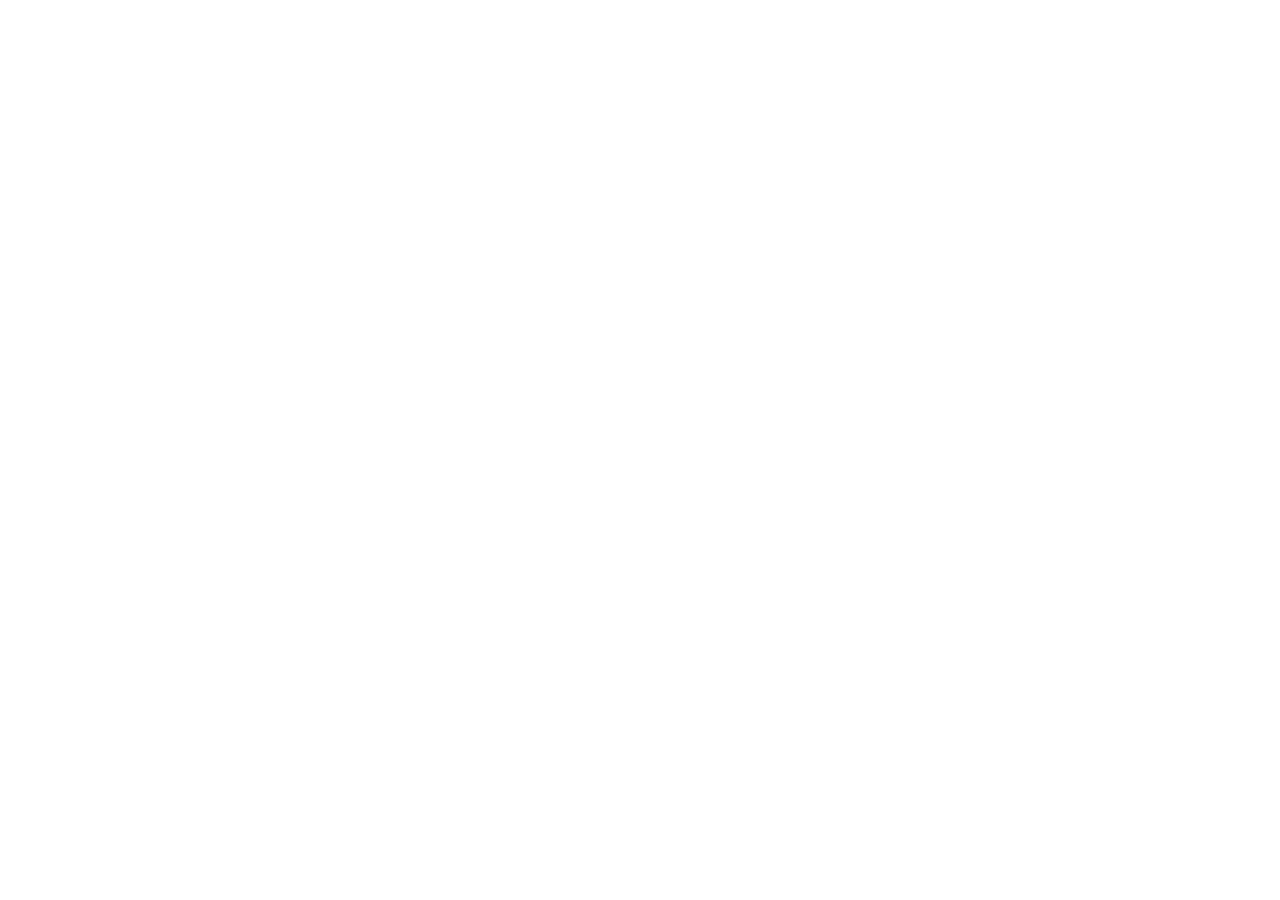
==== index.html @ 924bf688 "Initial" ====
<!doctype html>
<html class="no-js" lang="fr"github>
    <head>
        <meta charset="utf-8" />
        <meta name="viewport" content="width=device-width, initial-scale=1.0, maximum-scale=1.0" />
        <meta name="mobile-web-app-capable" content="yes" />
        <meta name="apple-mobile-web-app-capable" content="yes">
        <link href='idmenu.png' rel='apple-touch-icon' type='image/png'>
        <title>Nos produits</title>
        <link rel="stylesheet" href="css/jquery.mobile-1.4.5.css"/>
        <link rel="stylesheet" href="css/style.css"/>
        <link href='https://fonts.googleapis.com/css?family=Gentium+Book+Basic' rel='stylesheet' type='text/css'>
        
    </head>

    <body>            

        <!-- Page accueil -->
        <div data-role="page" id="home" tabindex="0" class="ui-page" data-next="#listevins" data-transition="slide" data-url="home">

            <div role="main" id="contentHome" class="ui-content">
                <div>
                    <div id="loaderImage" style="display: none;position: absolute; top: 520px; left: calc(50% - 32px); background-image: url(images/sprites.gif); width: 64px; height: 64px; background-position: 500px 0px; margin: 0 auto"></div>
                    <div id="vins" class="offres">
                        VINS
                    </div>
                    <div id="offres" class="offres">
                        OFFRES<br />SPECIALES
                    </div>
                </div>
            </div>
        </div>


        <!-- Page liste des vins -->    
        <div date-role="page" id="listevins" data-url='listevins' class="ui-page" data-prev="#home" data-transition="slide">

            <div>
                <a href="#home" data-transition="slide" data-direction="reverse"><img src="images/home.png" class="homeButton"></a>
                <div id="barreRecherche" class="search-bar">
                    <input type="search" name="password" id="search" value="" placeholder="Rechercher...">
                </div>
                <h1 id="bandeauTitre">La cave</h1>
            </div>

            <div role="main">
                <form class="ui-grid-b">

                    <!-- Choix de la région -->
                    <div class="ui-block-a" >
                        <a href="#popup-checkbox-region" data-rel="popup" data-transition="pop">
                            <img class="imgCheckbox" src="images/vignoble.jpg" alt="région"/>
                        </a>
                        <div data-role="popup" id="popup-checkbox-region" class="paddingCheckbox">
                            <!-- Bouton fermer popup -->
                            <a href="#" data-rel="back" class="ui-btn ui-corner-all ui-shadow ui-btn-a ui-icon-delete ui-btn-icon-notext ui-btn-right"></a>
                            <!-- Popup checkbox régions -->
                        </div>
                    </div>

                    <!-- Choix de la couleur -->
                    <div class="ui-block-b" >
                        <a href="#popup-checkbox-couleur" data-rel="popup" data-transition="pop">
                            <img class="imgCheckbox" src="images/verres-vins.jpg" alt="verres de vins"/>
                        </a>
                        <div data-role="popup" id="popup-checkbox-couleur" class="paddingCheckbox">
                            <!-- Bouton fermer popup -->
                            <a href="#" data-rel="back" class="ui-btn ui-corner-all ui-shadow ui-btn-a ui-icon-delete ui-btn-icon-notext ui-btn-right"></a>
                            <!-- Popup checkbox couleurs -->
                        </div>
                    </div>

                    <!-- Choix du domaine -->
                    <div class="ui-block-c" >
                        <a href="#popup-checkbox-domaine" data-rel="popup" data-transition="pop">
                            <img class="imgCheckbox" src="images/cepage.jpg" alt="domaines"/>
                        </a>
                        <div data-role="popup" id="popup-checkbox-domaine" class="paddingCheckbox">
                            <!-- Bouton fermer -->
                            <a href="#" data-rel="back" class="ui-btn ui-corner-all ui-shadow ui-btn-a ui-icon-delete ui-btn-icon-notext ui-btn-right"></a>
                            <!-- Popup checkbox domaines -->
                        </div>
                    </div>
                </form>

                <!-- Liste dynamique des vins -->
                <div id="results"></div>
                <table data-role="table" class="ui-responsive ligneQuantite">
                    <thead>
                        <tr>
                            <th data-priority="persist" class="code">Codes</th>
                            <th data-priority="persist" class="vin"></th>
                            <th data-priority="persist" class="tarif">75 cl</th>
                            <th data-priority="persist" class="pdf"></th>
                        </tr>
                    </thead>
                </table>
                <div id="listeVins" class="liste">
                    <div data-role="popup" class="ui-content popupFicheVin popupFiche" data-overlay-theme="b">
                        <!-- Popup fiche vin -->
                        <div class="ficheVin" >
                            <p><a href="#" data-rel="back" class="ui-btn ui-corner-all ui-shadow ui-btn-a ui-icon-delete ui-btn-icon-notext ui-btn-right"></a></p>
                            <p class="titreCheckbox"></p>
                            <p class="millesime"></p>
                            <div class="table-prix"></div>
                            <a href="#" class="lienPdf ui-btn ui-corner-all ui-shadow ui-icon-arrow-r ui-btn-icon-left"  target="_blank">
                                PDF
                            </a>
                        </div>
                    </div>
                </div><!-- Fin liste dynamique des vins -->
            </div><!-- Fin main -->
        </div><!-- Fin page liste des vins -->

        <!-- Page liste offres spéciales -->    
        <div date-role="page" id="page_offres" data-url='page_offres' class="ui-page" data-prev="#home" data-transition="slide">

            <div>
                <a href="#home" data-transition="slide" data-direction="reverse"><img src="images/home.png" class="homeButton"></a>
                <h1 id="bandeauTitre">Offres spéciales</h1>
            </div>

            <div role="main">
                <!-- Liste dynamique des offres -->
                <div id="listeOffres" class="liste">
                    <ul id="liste_offres" data-role="listview" data-autodividers="true" data-divider-theme="c"></ul>
                </div>
                <div data-role="popup" class="ui-content popupFicheOffre popupFiche" data-overlay-theme="b" data-position-to="window">
                    <!-- Popup fiche event -->
                    <div class="ficheOffre" >
                        <a href="#" data-rel="back" class="ui-btn ui-corner-all ui-shadow ui-btn-a ui-icon-delete ui-btn-icon-notext ui-btn-right"></a>
                        <p class="titreCheckbox"></p>
                        <img class="offre" src="" alt=""/>
                    </div>
                </div>
            </div><!-- Fin main -->
        </div><!-- Fin page liste des offres -->

    </body>


    <script type="text/javascript" src="js/jquery.js"></script>
    <script type="text/javascript" src="js/xls.core.min.js"></script>
    <script type="text/javascript" src="js/alasql.min.js"></script>
    <script type="text/javascript" src="js/jquery.mobile-1.4.5.min.js"></script>
    <script type="text/javascript" src="js/jquery.preload.min.js"></script>
    <script type="text/javascript" src="js/jquery.tablesorter.min.js"></script>
    <script type="text/javascript" src="js/index.js"></script>
    <script type="text/javascript" src="js/fonctions.carte.js"></script>
    <script type="text/javascript" src="js/loader.js"></script>
    <script type="text/javascript" src="js/indexeddb.js"></script>



</html>
---- css/style.css ----
/**********************************************
 *                SOMMAIRE                    *
 **********************************************
 *                                            *
 * 1. Général                                 *
 * 2. Page d'accueil                          *
 * 3. Page listes vins/bieres/premiums        *
 *    a. Entête                               *
 *    b. Checkboxes                           *
 *    c. Listes                               *
 *    d. Popup fiches vin/biere/premium       *
 *    e. Popup fiches domaine/présentation    *
 * 4. Backoffice                              *
 *    a. Sommaire                             *
 *    b. Formulaires                          *
 *                                            *
 **********************************************/

/*------------------------
        1. Général         
 *-----------------------*/

body{
    margin: 0;
    padding: 0;
    font-family: 'Gentium Book Basic', serif;
    font-size: 24px;
    overflow:hidden;
}

/*------------------------
     2. Page d'accueil
 *-----------------------*/

#home{
    background-image: url(../images/fond-accueil.jpg);
    background-repeat: no-repeat;
    background-position: center;
    min-height: 1200px;
    text-align: center;
}
.ui-content {
    padding-left: 0;
    padding-right: 0;
}

.offres{
    display: inline-block;
    background-color: #fbbe1e;
    border: 0px solid #000;
    border-radius: 6px;
    width: 120px;
    height: 70px;
    padding: 10px;
    margin: 500px 0px 20px 5px;
    vertical-align: middle;
    opacity: 1;
    font-size: 0.8em;
}

#vins.offres, #idmenu.offres {
    line-height: 70px;
}

#bieres, #offres {
    padding-top: 23px;
    padding-bottom: 21px;
    height: auto;
}

#vins, #bieres, #premium, #offres, #idmenu:hover{
    cursor: pointer;
}

#idmenu>a {
    text-decoration: none;
    color: #000;
    font-weight: normal;
}

#titreCarte{
    color: #fff;
    font-family: 'Gentium Book Basic', serif;
    font-size: 50px;
    letter-spacing: 4px;
    background-color: #000;
    opacity: 0.7;
    padding: 20px;
    position: absolute;
    left: 200px;
    top: 520px;
    width: 400px;
}


/*------------------------
  3. Page liste des vins
 *-----------------------*/

    /*------------------------
            3.a Entête
     *-----------------------*/

.homeButton{
    width: 60px;
    height: 60px;
    position: absolute;
    left: 30px;
    top: 30px;
}

#bandeauTitre{
    background-color: #cc0000;
    color: #fff;
    font-family: 'Gentium Book Basic', serif;
    font-size: 34px;
    letter-spacing: 4px;
    width: 100%;
    margin: -10px 0 0 0;
    padding: 100px 0 10px 0;
    text-align: center;
}

    /*------------------------
          3.b Checkboxes
     *-----------------------*/

.ui-grid-b {
    padding-top: 20px;
}   

.imgCheckbox{
    width: 253px;
    height: 161px;
    border-radius: 5px;
    box-shadow: 0px 0px 10px #828282;
    border: solid 1px #ddd;
}

#listevins .imgCheckbox {
    margin: 10px 5px 10px 5px;
}

#listebieres .imgCheckbox, #listepremium .imgCheckbox {
    margin: 10px;
}

.inlineBlock {
    display: inline-block;
}

.titreCheckbox{
    text-align: center;
    font-size: 28px;
    /*text-shadow: 2px 2px 5px #828282;*/
    font-weight: bold;
    margin: 0 0 15px 0;
}

.paddingCheckbox{
    padding: 0 10px;
}

.ui-controlgroup label{
    font-size: 24px;
    font-family: 'Gentium Book Basic', serif;
}

.tailleFieldset>div{
    overflow: hidden;
}

.tailleFieldset>div>div{
    max-height:264px;
    overflow:  auto;
    z-index: 1;
    border-radius: 10px;
    margin-top: 10px;
}

a.chk {
    background-color: #eee;
    padding: 10px;
    border-radius: 6px;
    color: #333;
    text-decoration: none;
}

a.chk:visited, a.chk:hover {
    color: #333;
    text-decoration: none;
}

.ui-block-a, .ui-block-b, .ui-block-c {
    text-align: center;
}

.ui-controlgroup, fieldset.ui-controlgroup {
    margin: .5em 0;
}

    /*------------------------
            3.c Listes
     *-----------------------*/

.search-bar{
    width: 500px; 
    position: absolute; 
    top: 20px; 
    left: 50%; 
    margin-left: -250px;
}

th {
    font-family: times;
}

.ligneQuantite{
    margin: 5px 5px 0;
}

#listeVins,#listeBieres,#listePremium {
    margin-top: -10px;
}

.liste{
    margin: 0px 5px 0px 5px;
    overflow: auto;
    height: 55vh;
}

.liste a {
    text-decoration: none;
    color: #000;
    font-weight: normal;
}

.fondGris thead{
    background-color: #fbbe1e;
}

th.titreTable {
    padding-left: 0;
}

th.tarif{
    text-align: center;
    padding-right: 0px;
    padding-left: 0px;
    font-weight: bold;
}

th.code {
    padding-left: 25px;
}

td.pdf {
    text-align: center;
}

.code, .tarif, .pdf {
    width: 10%;
}

.vin {
    width: 70%;
}

th.padding-left {
    padding-left: 0;
    background-position: center right;
}

table img {
    height: 100px;
    max-width: 90px;
}

.liste table{
    margin-bottom: 20px;
}

.ligneListe {
    background-color: #fff;
    border-bottom: 1px solid #ddd;
    padding: 0;
    text-align: center;
}

.ligneListe td {
    padding: 10px 0 0 0;
}

.ligneListe td.img {
    width: 100px;
    overflow: hidden;
    text-align: center;
}

.ligneListe td.a {
    vertical-align: middle;
    width: 485px;
}

.liste td.tarif{
    vertical-align: middle;
    text-align: right;
    padding-right: 10px;
}

.liste td.code{
    vertical-align: middle;
    padding-right: 25px;
    padding-left: 25px;
}

#listebieres td.code, #listepremium td.code {
    text-align: left;
    padding-right: 0; 
}

table.tablesorter thead tr .header {
    background-image: url(../icones/bg.gif);
    background-repeat: no-repeat;
    cursor: pointer;
}
th.code {
    background-position: center left;
}

th.pdf, th.tarif {
    background-position: center right;
}

table.tablesorter thead tr .headerSortUp {
    background-image:url(../icones/asc.gif);
}
table.tablesorter thead tr .headerSortDown {
    background-image:url(../icones/desc.gif);
}
table.tablesorter thead tr .headerSortDown, table.tablesorter thead tr .headerSortUp {
    background-color: #cc0000;
}

    /*------------------------------------
      3.d Popup fiches vin/biere/premium
     *-----------------------------------*/

.popupFiche {
    width: 725px;
    height: 400px;
    text-align: center;
    padding: 20px 20px 40px 20px;
}

.popupFicheBiere {
    min-height: 620px;
}

.popupFichePremium, .fichePresentation, .popupFicheBiere  {
    max-height: 1000px;
    height: auto;
}

.popupFicheOffre .titreCheckbox {
    margin-bottom: 10px;
}

.popupFicheOffre img {
    max-width: 675px;
    max-height: 950px;
}

.ficheVin {
    max-height: 950px;
    overflow: auto;
}

p.motsCles{
    font-style: italic;
    text-align: left;
}

.photo {
    text-align: center;
    width: 340px;
    float: left;
    margin-right: 20px;
    border: 2px #fff solid;
    box-shadow: 4px 4px 4px #bbb;
}

.photo>img {
    max-width: 340px;
    max-height: 625px;
}

p.millesime {
    text-align: center;
    font-style: italic;
    margin-bottom: 0;
}

div.table-prix {
    clear: both;
    padding-top: 15px;
    padding-bottom: 20px;
}

div.table-prix>table {
    width: 100%;
    font-size: 0.8em;
}

.lienPdf {
    margin: 0;
    position: absolute;
    bottom: 16px;
    width: 647px;
    font-size: 22px;
    font-family : 'Gentium Book Basic', serif;
    display: none;
}

    /*----------------------------------
       3.e Fiches domaine/presentation
     *----------------------------------*/

.ficheDomaine{
    height: 950px;
    overflow: auto;
}

.photoDomaine{
    overflow: hidden;
    box-shadow: 2px 2px 10px #828282;
    max-height: 490px;
    text-align: center;
}

.photoDomaine>img{
    max-width: 725px;
}

.fichePresentation .photoDomaine>img {
    max-height: 259px;
}

#presentationDomaine{
    text-align: justify;
    padding-bottom: 10px;
    margin-top: 30px;
}

#liste_offres .ui-li-divider {
    font-weight: bold;
    font-size: 0.9em;
}

/*--------------------
    4. Backoffice
*---------------------*/

.backoffice{
    margin: 0;
    padding: 0;
    font-size: 18px;
}
.centre{
    text-align: center;
}

#login{
    margin: 20px;
    padding: 8px;
    position: relative;
}

#erreur a{
    width: 140px;
    color: #000;
    margin: auto;
    background-color: #EEEEEE;
}

    /*--------------------
        4.a Sommaire
    *---------------------*/
#sommaire {
    padding-top: 50px;
}

#sommaire .btn-info{
    margin: 20px auto;
    width: 300px;
    height: 60px;
    padding: 17px;
}

li a{
    color: #000;
}

li a:hover{
    text-decoration: none;
    color: #000;
}

#import form, #export form {
    margin: 40px;
    text-align: left;
}


    /*--------------------
         4.b Formulaires 
    *---------------------*/
    
.panel-group{
    margin-top: 20px;
}

.form-inline {
    padding-bottom: 30px;
}

.form-inline div {
    padding: 0 0 0 10px;
}

.form-inline div:first-child {
    padding: 0 0 0 0;
}

.form-group-lg{
    text-align: left;
    height: auto;
}

label{
    font-weight: normal;
}

.input-group-addon{
    font-size: 18px;
}

.input-group-addon img{
    width: 30px;
}

label.btn{
    margin: 0 0 40px 0;
}

.publie p {
    margin-bottom: 0;
}

.publie label {
    margin-bottom: 30px;
}

.upload{
    width: 100%;
}

#td1, #td2{
    width: 50%;
}

.upload td img{
    min-width: 10%;
    max-width: 100px
}

.panel label{
    padding: 10px 0 0 10px;
}

.bg-danger{
    border-radius: 5px;
    margin-bottom: 20px;
}

form .btn{
    margin-top: 10px;
}

.modal-body label, .modal .panel-heading, .modal input{
    font-size: 18px;
}

.floatleft{
    float: left;
    width: 714px;
    margin-right: 10px;
}

#conditionnements table th, #tabConditionnements table th{
    font-weight: normal;
    font-family: inherit;
}

#conditionnements .form-group, #tabConditionnements .form-group {
    margin-bottom: 0;
}

#conditionnements .radius, #tabConditionnements .radius {
    border-radius: 6px;
    color: #000;
}

#ajoutligne, .supp {
    width: 46px;
    height: 46px;
}

.supp {
    margin: 10px 0 10px 10px;
}

.erreur {
    border-color: #a94442;  
    color: #a94442;
}

span.erreur {
    color: #a94442;
    background-color: #f2dede;
    border-color: #a94442;
}

.table>tbody>tr>td:first-child, .table>thead>tr>th:first-child{
    padding-left: 0;
}


@media screen and (max-width: 500px) {
    
    .upload td input{
        width: 100%;
    }
    
    #td1{
        width:90%;
    }
    
    #td2{
        width:10%;
    }
    
    .upload td img{
        max-width: 60px;
    }
    
    .upload td{
        text-align: center;
    }
    
    #region, #cepage, #domaine{
        width: 80%;
        margin-right: 10px;
    }
    
}
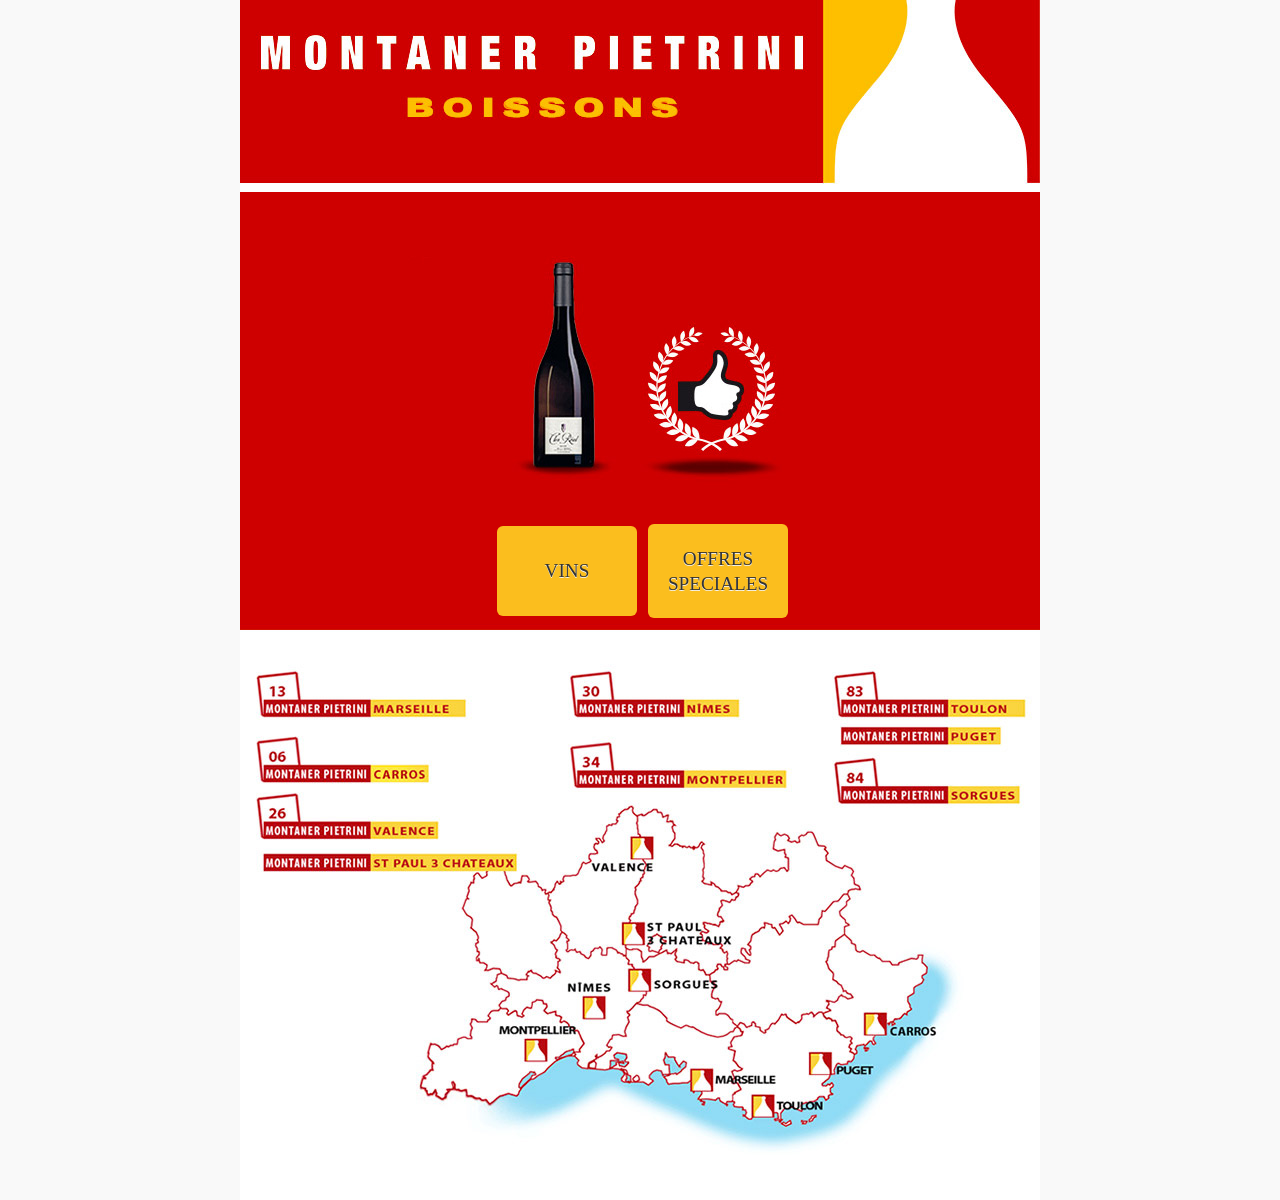
==== commit e4db7383: "" ====
--- a/index.html
+++ b/index.html
@@ -1,5 +1,5 @@
 <!doctype html>
-<html class="no-js" lang="fr"github>
+<html class="no-js" lang="fr">
     <head>
         <meta charset="utf-8" />
         <meta name="viewport" content="width=device-width, initial-scale=1.0, maximum-scale=1.0" />
@@ -145,10 +145,11 @@
     <script type="text/javascript" src="js/jquery.mobile-1.4.5.min.js"></script>
     <script type="text/javascript" src="js/jquery.preload.min.js"></script>
     <script type="text/javascript" src="js/jquery.tablesorter.min.js"></script>
+    <script type="text/javascript" src="js/indexeddb.js"></script>
     <script type="text/javascript" src="js/index.js"></script>
     <script type="text/javascript" src="js/fonctions.carte.js"></script>
     <script type="text/javascript" src="js/loader.js"></script>
-    <script type="text/javascript" src="js/indexeddb.js"></script>
+
 
 
 
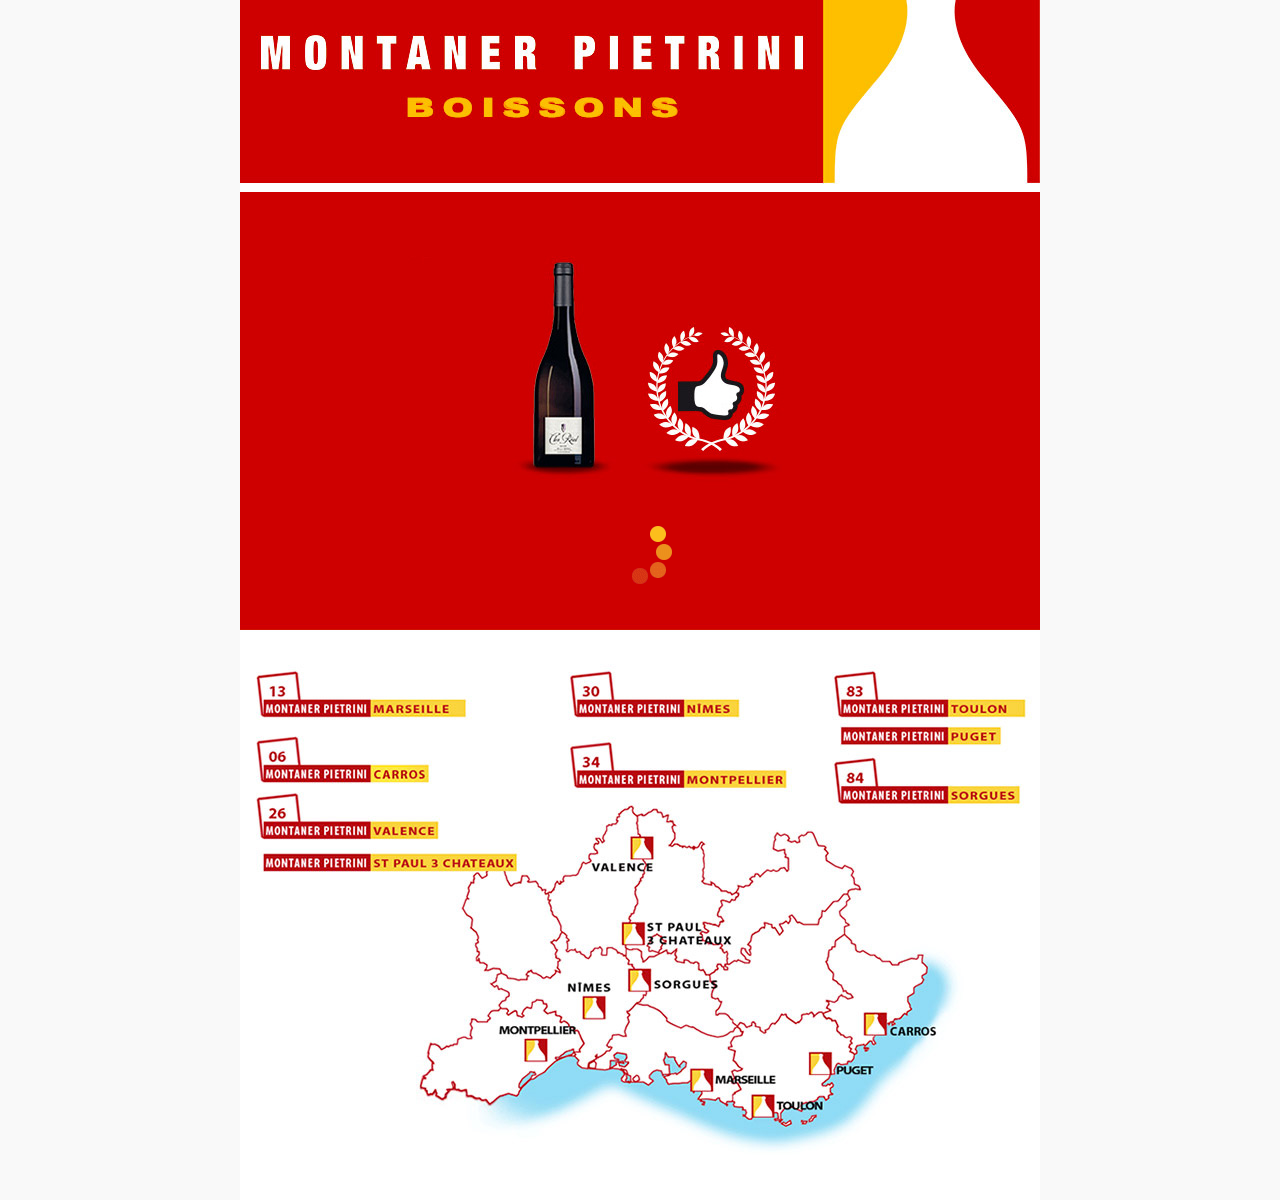
==== commit ab959df8: "" ====
--- a/index.html
+++ b/index.html
@@ -145,10 +145,29 @@
     <script type="text/javascript" src="js/jquery.mobile-1.4.5.min.js"></script>
     <script type="text/javascript" src="js/jquery.preload.min.js"></script>
     <script type="text/javascript" src="js/jquery.tablesorter.min.js"></script>
-    <script type="text/javascript" src="js/indexeddb.js"></script>
-    <script type="text/javascript" src="js/index.js"></script>
     <script type="text/javascript" src="js/fonctions.carte.js"></script>
     <script type="text/javascript" src="js/loader.js"></script>
+    <script type="text/javascript" src="js/indexeddb.js"></script>
+        <script>
+            openDb();
+    setTimeout(function(){
+        createCheckboxRegion(objVins);
+        createCheckboxDomaine(objVins);
+        createCheckboxCouleur(objVins);
+        addLignesVins(objVins);
+
+        $('#listevins .tablesorter').tablesorter({sortList: [[0, 0]], headers: {2: {sorter: 'digit'}}});
+
+        $("#resultats_recherche").hide();
+        $("#search").val("");
+        search(objVins);
+        showHideLines(objVins);
+        createPopup(objVins);
+        checkAll(objVins);
+    }, 1000);
+        </script>
+    <script type="text/javascript" src="js/index.js"></script>
+    <script type="text/javascript" src="js/initPage.js"></script>
 
 
 
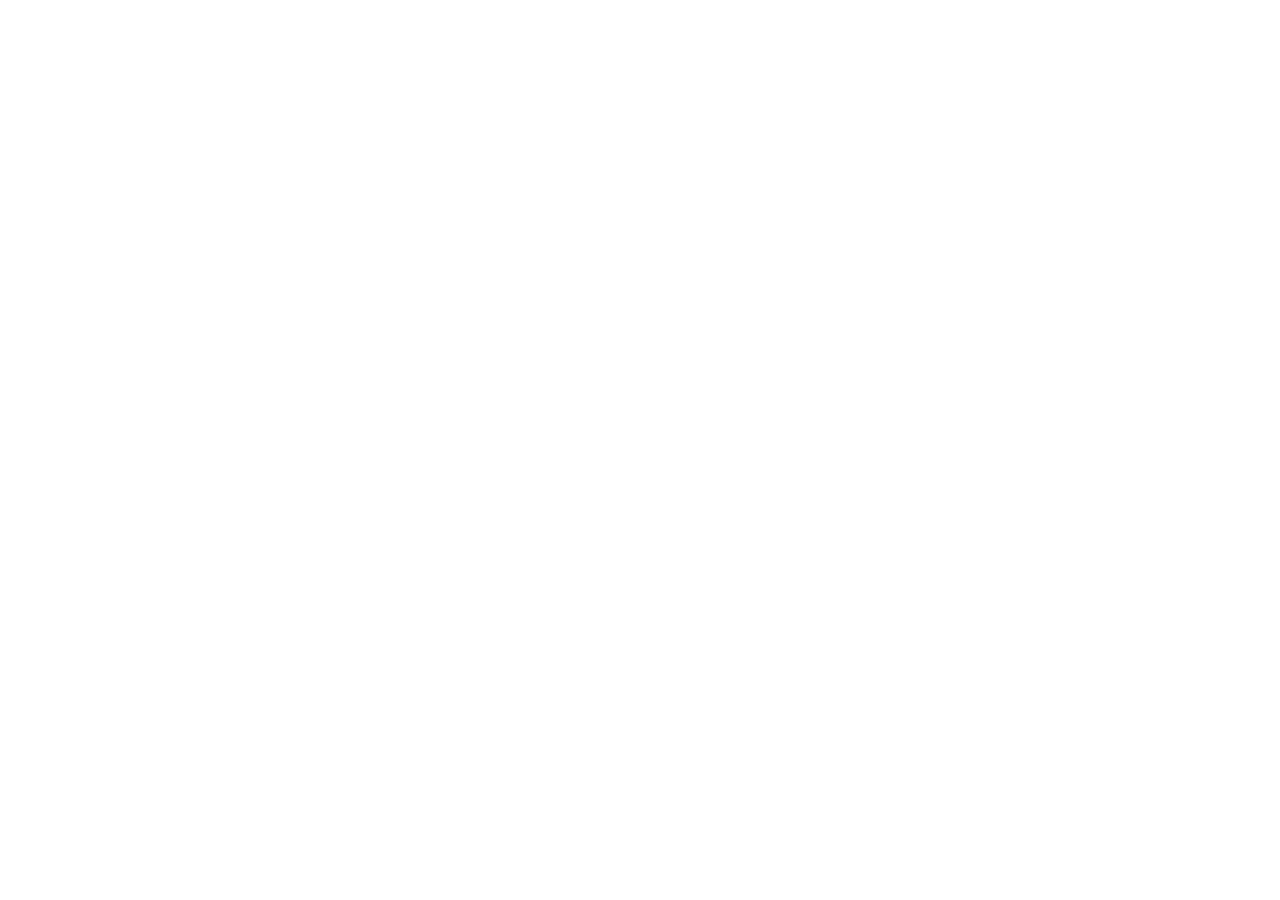
==== commit 47300e6d: "" ====
--- a/index.html
+++ b/index.html
@@ -148,24 +148,6 @@
     <script type="text/javascript" src="js/fonctions.carte.js"></script>
     <script type="text/javascript" src="js/loader.js"></script>
     <script type="text/javascript" src="js/indexeddb.js"></script>
-        <script>
-            openDb();
-    setTimeout(function(){
-        createCheckboxRegion(objVins);
-        createCheckboxDomaine(objVins);
-        createCheckboxCouleur(objVins);
-        addLignesVins(objVins);
-
-        $('#listevins .tablesorter').tablesorter({sortList: [[0, 0]], headers: {2: {sorter: 'digit'}}});
-
-        $("#resultats_recherche").hide();
-        $("#search").val("");
-        search(objVins);
-        showHideLines(objVins);
-        createPopup(objVins);
-        checkAll(objVins);
-    }, 1000);
-        </script>
     <script type="text/javascript" src="js/index.js"></script>
     <script type="text/javascript" src="js/initPage.js"></script>
 
